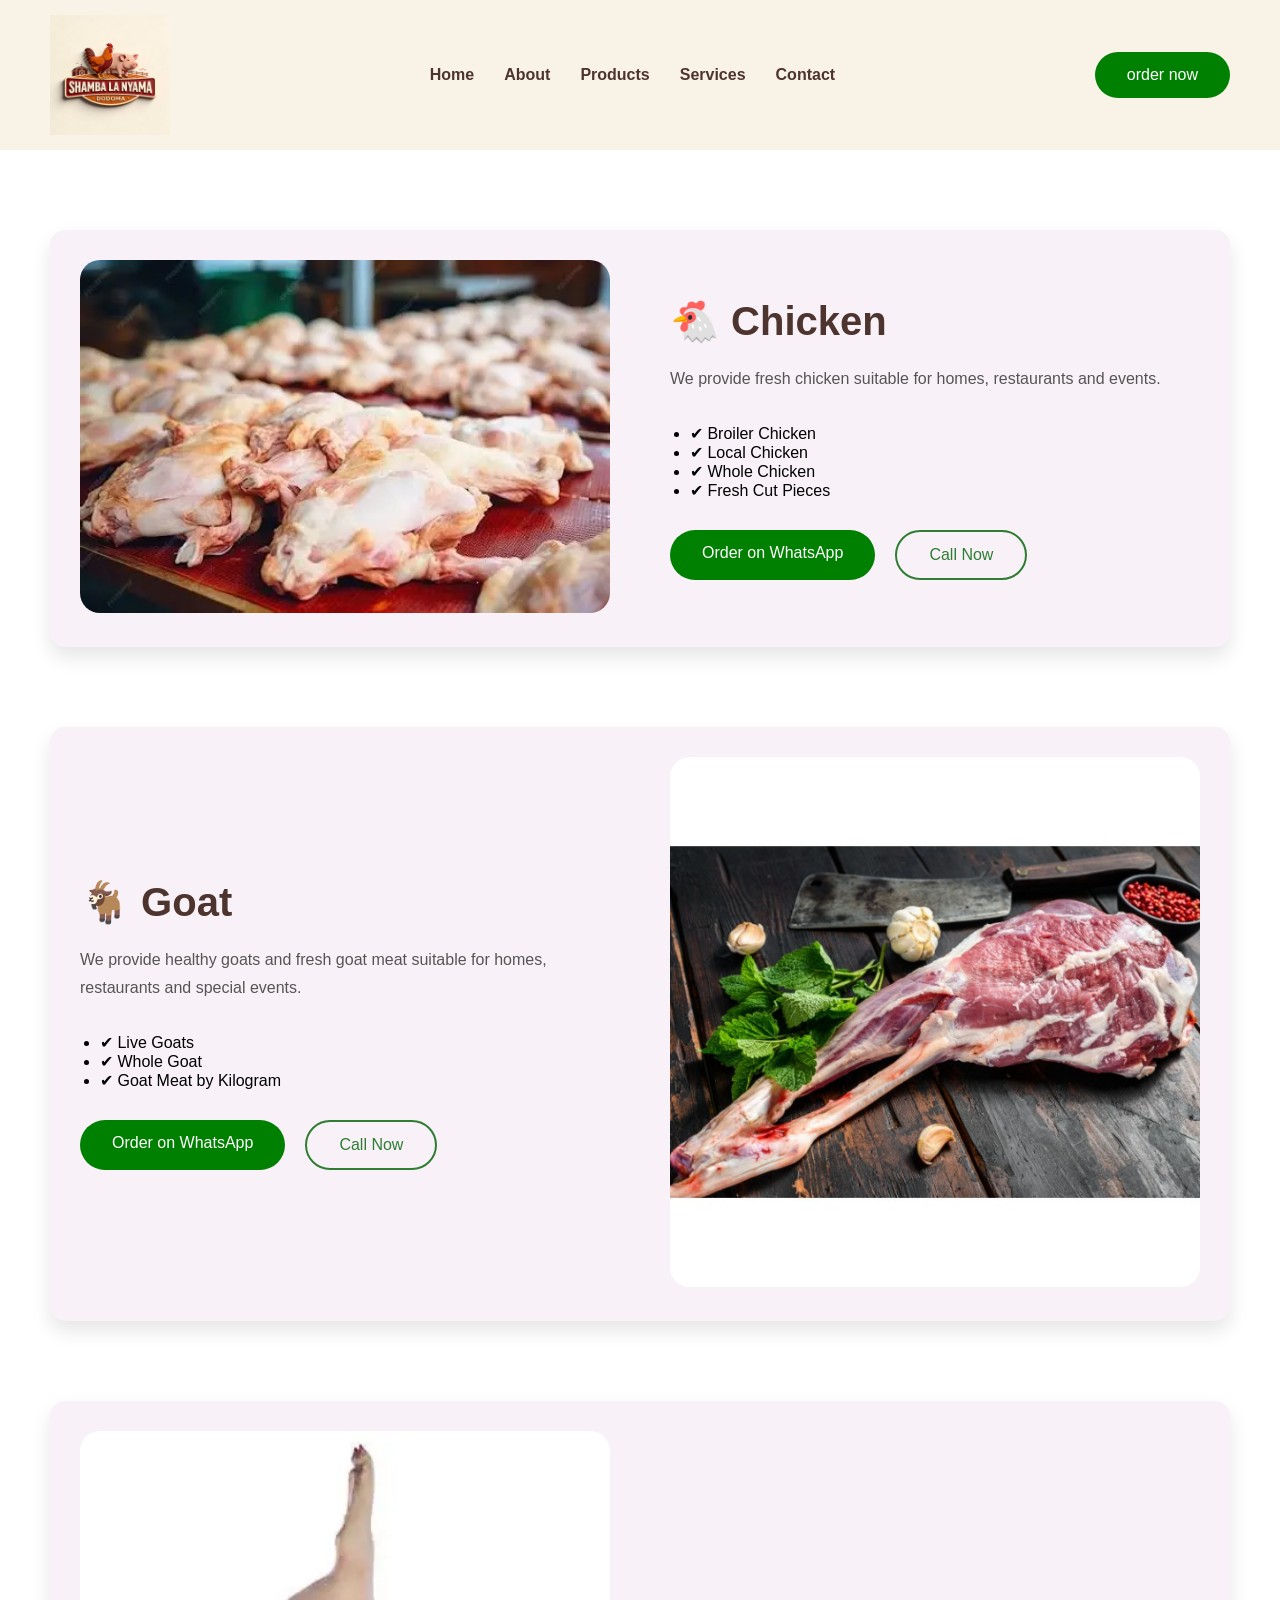
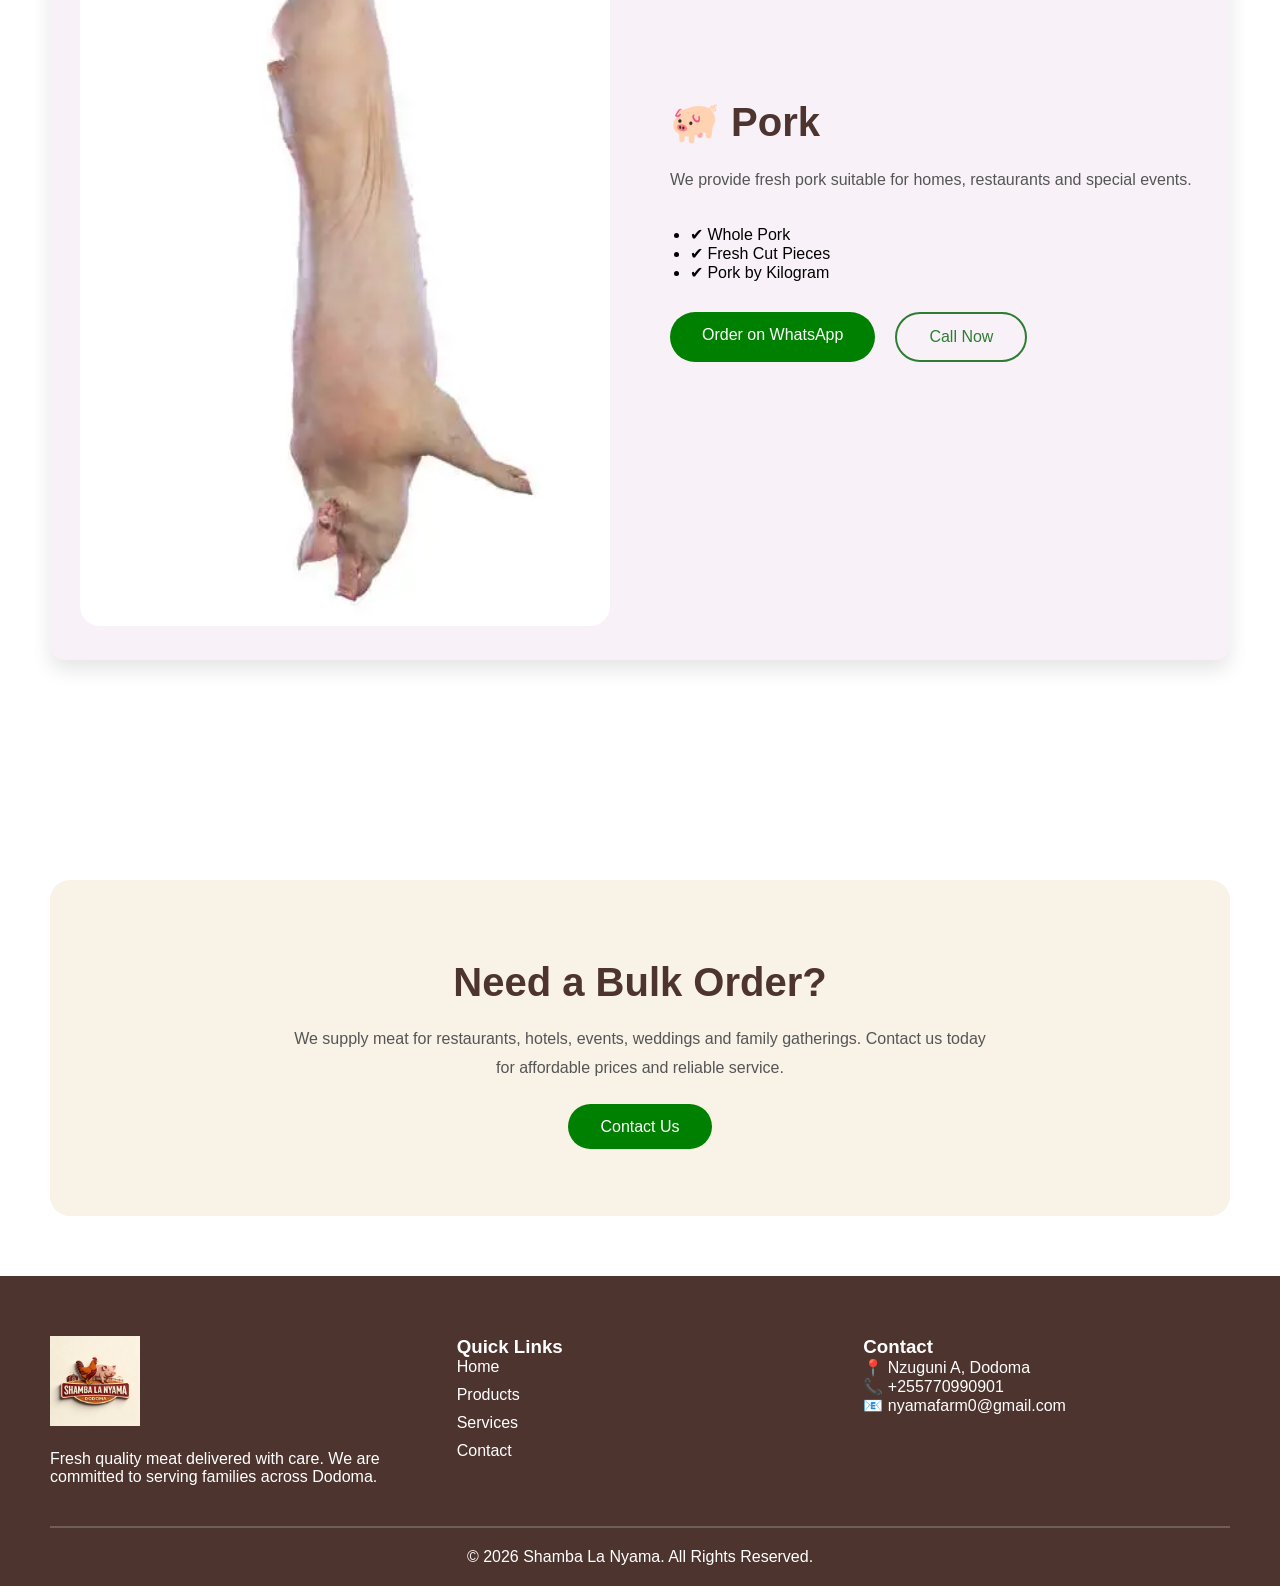
==== products.html @ d73ba1ca "Completed responsive homepage and products page Build products page with responsive layout" ====
<!doctype html>
<html lang="en">
  <head>
    <meta charset="UTF-8" />
    <meta name="viewport" content="width=device-width, initial-scale=1.0" />
    <title>Shamba la Nyama Dodoma</title>

    <link rel="stylesheet" href="css/style.css" />
    <link rel="stylesheet" href="css/responsive.css" />
  </head>

  <body>
    <header>
      <nav>
        <img
          src="assets/logos/WhatsApp Image 2026-07-16 at 02.58.31.jpeg"
          alt="Shamba la Nyama Logo"
        />

        <ul>
          <li><a href="index.html">Home</a></li>
          <li><a href="about.html">About</a></li>
          <li><a href="products.html">Products</a></li>
          <li><a href="services.html">Services</a></li>
          <li><a href="contact.html">Contact</a></li>
        </ul>

        <a href="#" class="order-btn">order now</a>
      </nav>
    </header>

    <section class="products-page">
      <div class="product-item">
        <div class="product-image">
          <img src="assets/images/OIP (1).webp" alt="Chicken" />
        </div>

        <div class="product-details">
          <h2>🐔 Chicken</h2>

          <p>
            We provide fresh chicken suitable for homes, restaurants and events.
          </p>

          <ul>
            <li>✔ Broiler Chicken</li>

            <li>✔ Local Chicken</li>

            <li>✔ Whole Chicken</li>

            <li>✔ Fresh Cut Pieces</li>
          </ul>

          <div class="product-buttons">
            <a href="#" class="order-btn"> Order on WhatsApp </a>

            <a href="#" class="contact-btn"> Call Now </a>
          </div>
        </div>
      </div>

      <div class="product-item reverse">
        <div class="product-image">
          <img src="assets/images/R.jpg" alt="Goat" />
        </div>

        <div class="product-details">
          <h2>🐐 Goat</h2>

          <p>
            We provide healthy goats and fresh goat meat suitable for homes,
            restaurants and special events.
          </p>

          <ul>
            <li>✔ Live Goats</li>
            <li>✔ Whole Goat</li>
            <li>✔ Goat Meat by Kilogram</li>
          </ul>
          <div class="product-buttons">
            <a href="#" class="order-btn"> Order on WhatsApp </a>

            <a href="#" class="contact-btn"> Call Now </a>
          </div>
        </div>
      </div>

      <div class="product-item">
        <div class="product-image">
          <img src="assets/images/OIP (2).webp" alt="Pork" />
        </div>

        <div class="product-details">
          <h2>🐖 Pork</h2>

          <p>
            We provide fresh pork suitable for homes, restaurants and special
            events.
          </p>

          <ul>
            <li>✔ Whole Pork</li>
            <li>✔ Fresh Cut Pieces</li>
            <li>✔ Pork by Kilogram</li>
          </ul>

          <div class="product-buttons">
            <a href="#" class="order-btn"> Order on WhatsApp </a>

            <a href="#" class="contact-btn"> Call Now </a>
          </div>
        </div>


    </section>

    <section class="bulk-order">

    <h2>Need a Bulk Order?</h2>

    <p>
        We supply meat for restaurants, hotels, events,
        weddings and family gatherings.

        Contact us today for affordable prices and reliable service.
    </p>

    <a href="contact.html" class="order-btn">
        Contact Us
    </a>

</section>
    <footer>
      <div class="footer-container">
        <div class="footer-about">
          <img
            src="assets/logos/WhatsApp Image 2026-07-16 at 02.58.31.jpeg"
            alt="Logo"
          />

          <p>
            Fresh quality meat delivered with care. We are committed to serving
            families across Dodoma.
          </p>
        </div>

        <div class="footer-links">
          <h3>Quick Links</h3>

          <ul>
            <li><a href="index.html">Home</a></li>
            <li><a href="products.html">Products</a></li>
            <li><a href="services.html">Services</a></li>
            <li><a href="contact.html">Contact</a></li>
          </ul>
        </div>

        <div class="footer-contact">
          <h3>Contact</h3>

          <p>📍 Nzuguni A, Dodoma</p>

          <p>📞 +255770990901</p>

          <p>📧 nyamafarm0@gmail.com</p>
        </div>
      </div>

      <hr />

      <p class="copyright">© 2026 Shamba La Nyama. All Rights Reserved.</p>
    </footer>
  </body>
</html>
---- css/style.css ----
* {
  margin: 0;
  padding: 0;
  box-sizing: border-box;
}

body {
  font-family: arial, sans-serif;
}

header {
  background-color: #f8f2e7;
  padding: 15px 50px;
}

nav {
  display: flex;
  justify-content: space-between;
  align-items: center;
}

nav img {
  width: 120px;
  height: auto;
}

nav ul {
  list-style: none;
  display: flex;
  gap: 30px;
}

nav ul li a {
  text-decoration: none;
  color: #4e342e;
  font-weight: 600;
  transition: color 0.3s ease;
}

nav ul li a:hover {
  box-shadow: 0 5px 10px rgba(0, 0, 0, 0.3);
}

.order-btn {
  text-decoration: none;
  color: white;
  padding: 14px 32px;
  border-radius: 50px;
  background-color: green;
  border: none;
  transition: all 0.3s ease;
}

.order-btn:hover {
  background-color: rgb(1, 40, 1);
}

.hero {
  display: flex;
  justify-content: space-between;
  align-items: center;
  padding: 80px 50px;
  gap: 60px;
  background-color: #fff8f1;
}

.hero-text {
  flex: 1;
}

.hero-text h1 {
  font-size: 50px;
  color: #4e342e;
  margin-bottom: 20px;
  font-weight: 700;
  line-height: 1.2;
}

.hero-text p {
  font-size: 20px;
  color: #555;
  line-height: 1.8;
  margin-bottom: 35px;
}

.hero-image {
  flex: 1;
}

.hero-image img {
  width: 100%;
  border-radius: 20px;
  box-shadow: 0 15px 40px rgba(0, 0, 0, 0.15);
  transition: 0.4s;
}

.hero-image img:hover {
  transform: scale(1.03);
}

.hero-buttons {
  display: flex;
  gap: 20px;
  margin-top: 35px;
}

.contact-btn {
  text-decoration: none;
  color: #2e7d32;
  border: 2px solid #2e7d32;
  padding: 14px 32px;
  border-radius: 50px;
  transition: 0.3s;
}

.contact-btn:hover {
  background: #2e7d32;
  color: white;
}

.products {
  padding: 80px 50px;
  text-align: center;
  background: #fff9f9;
}

.products h2 {
  font-size: 40px;
  color: #4e342e;
  margin-bottom: 50px;
}

.product-container {
  display: flex;
  gap: 30px;
  justify-content: center;
  flex-wrap: wrap;
}

.product-card {
  background: #fff8f1;
  width: 320px;
  border-radius: 15px;
  overflow: auto;
  box-shadow: 0 10px 25px rgba(0, 0, 0, 0.1);
  transition: 0.3s;
}

.product-card:hover {
  transform: translateY(-10px);
}

.product-card img {
  width: 100%;
  height: 220px;
  object-fit: cover;
}

.product-card h3 {
  margin-top: 20px;
  color: #2e7d32;
}

.product-card p {
  padding: 15px;
  color: #555;
}

.why-us {
  background: #f8f2e7;
  padding: 80px 50px;
  text-align: center;
}

.why-us h2 {
  font-size: 40px;
  color: #4e342e;
  margin-bottom: 50px;
}

.why-container {
  display: flex;
  justify-content: center;
  gap: 30px;
  flex-wrap: wrap;
}

.why-card {
  background: white;
  width: 320px;
  padding: 30px;
  border-radius: 15px;
  box-shadow: 0 10px 20px rgba(0, 0, 0, 0.1);
  transition: 0.3s;
}

.why-card:hover {
  transform: translateY(-8px);
}

.why-card h3 {
  color: #2e7d32;
  margin-bottom: 15px;
}

.why-card p {
  color: #555;
  line-height: 1.7;
}

footer {
  background: #4e342e;
  color: white;
  padding: 60px 50px 20px;
}

.footer-container {
  display: flex;
  justify-content: space-between;
  gap: 40px;
  flex-wrap: wrap;
}

.footer-about,
.footer-links,
.footer-contact {
  flex: 1;
  min-width: 250px;
}

.footer-about img {
  width: 90px;
  margin-bottom: 20px;
}

.footer-links ul {
  list-style: none;
  padding: 0;
}

.footer-links li {
  margin-bottom: 10px;
}

.footer-links a {
  color: white;
  text-decoration: none;
}

.footer-links a:hover {
  text-decoration: underline;
}

footer hr {
  margin: 40px 0 20px;
  border: 1px solid rgba(255, 255, 255, 0.2);
}

.copyright {
  text-align: center;
}

.page-header {
  text-align: center;
  padding: 80px 50px;
  background: #f8f2e7;
}

.page-header h1 {
  font-size: 50px;
  color: #4e342e;
}

.page-header p {
  margin-top: 15px;
  color: #555;
  font-size: 20px;
}

.products-page {
  padding: 80px 50px;
}

.product-item {
  display: flex;
  background-color: #f8f2f8;
  align-items: center;
  gap: 60px;
  margin-bottom: 80px;
  padding: 30px;
  border-radius: 15px;
  box-shadow: 0 10px 20px rgba(0, 0, 0, 0.1);
}

.product-image {
  flex: 1;
}

.product-image img {
  width: 100%;
  height: auto;
  object-fit: cover;
  border-radius: 20px;
}

.product-details {
  flex: 1;
}

.product-details h2 {
  font-size: 40px;
  color: #4e342e;
  margin-bottom: 20px;
}

.product-details p {
  color: #555;
  line-height: 1.8;
  margin-bottom: 30px;
}

.product-details ul {
  margin-bottom: 30px;
  padding-left: 20px;
}

.product-buttons {
  display: flex;
  margin-top: 20px;
  gap: 20px;
}

.bulk-order {
  text-align: center;

  padding: 80px 40px;

  background: #f8f2e7;

  border-radius: 20px;

  margin: 60px 50px;
}

.bulk-order h2 {
  color: #4e342e;

  font-size: 40px;
}

.bulk-order p {
  margin: 20px auto 35px;

  max-width: 700px;

  line-height: 1.8;

  color: #555;
}

.product-item.reverse {
  flex-direction: row-reverse;
}
---- css/responsive.css ----
@media (max-width: 768px) {
  .hero {
    flex-direction: column;
    text-align: center;
  }

  .hero-text h1 {
    font-size: 38px;
  }

  .product-container {
    flex-direction: column;
    align-items: center;
  }

  .why-container {
    flex-direction: column;
    align-items: center;
  }

  .footer-container {
    flex-direction: column;
    text-align: center;
  }

  nav {
    flex-wrap: wrap;
  }

  nav ul {
    flex-wrap: wrap;
    justify-content: center;
  }

  .hero-buttons {
    flex-direction: column;
    align-items: center;
  }

  .product-item {
    flex-direction: column;
  }

  .product-item.reverse {
    flex-direction: column;
  }
}
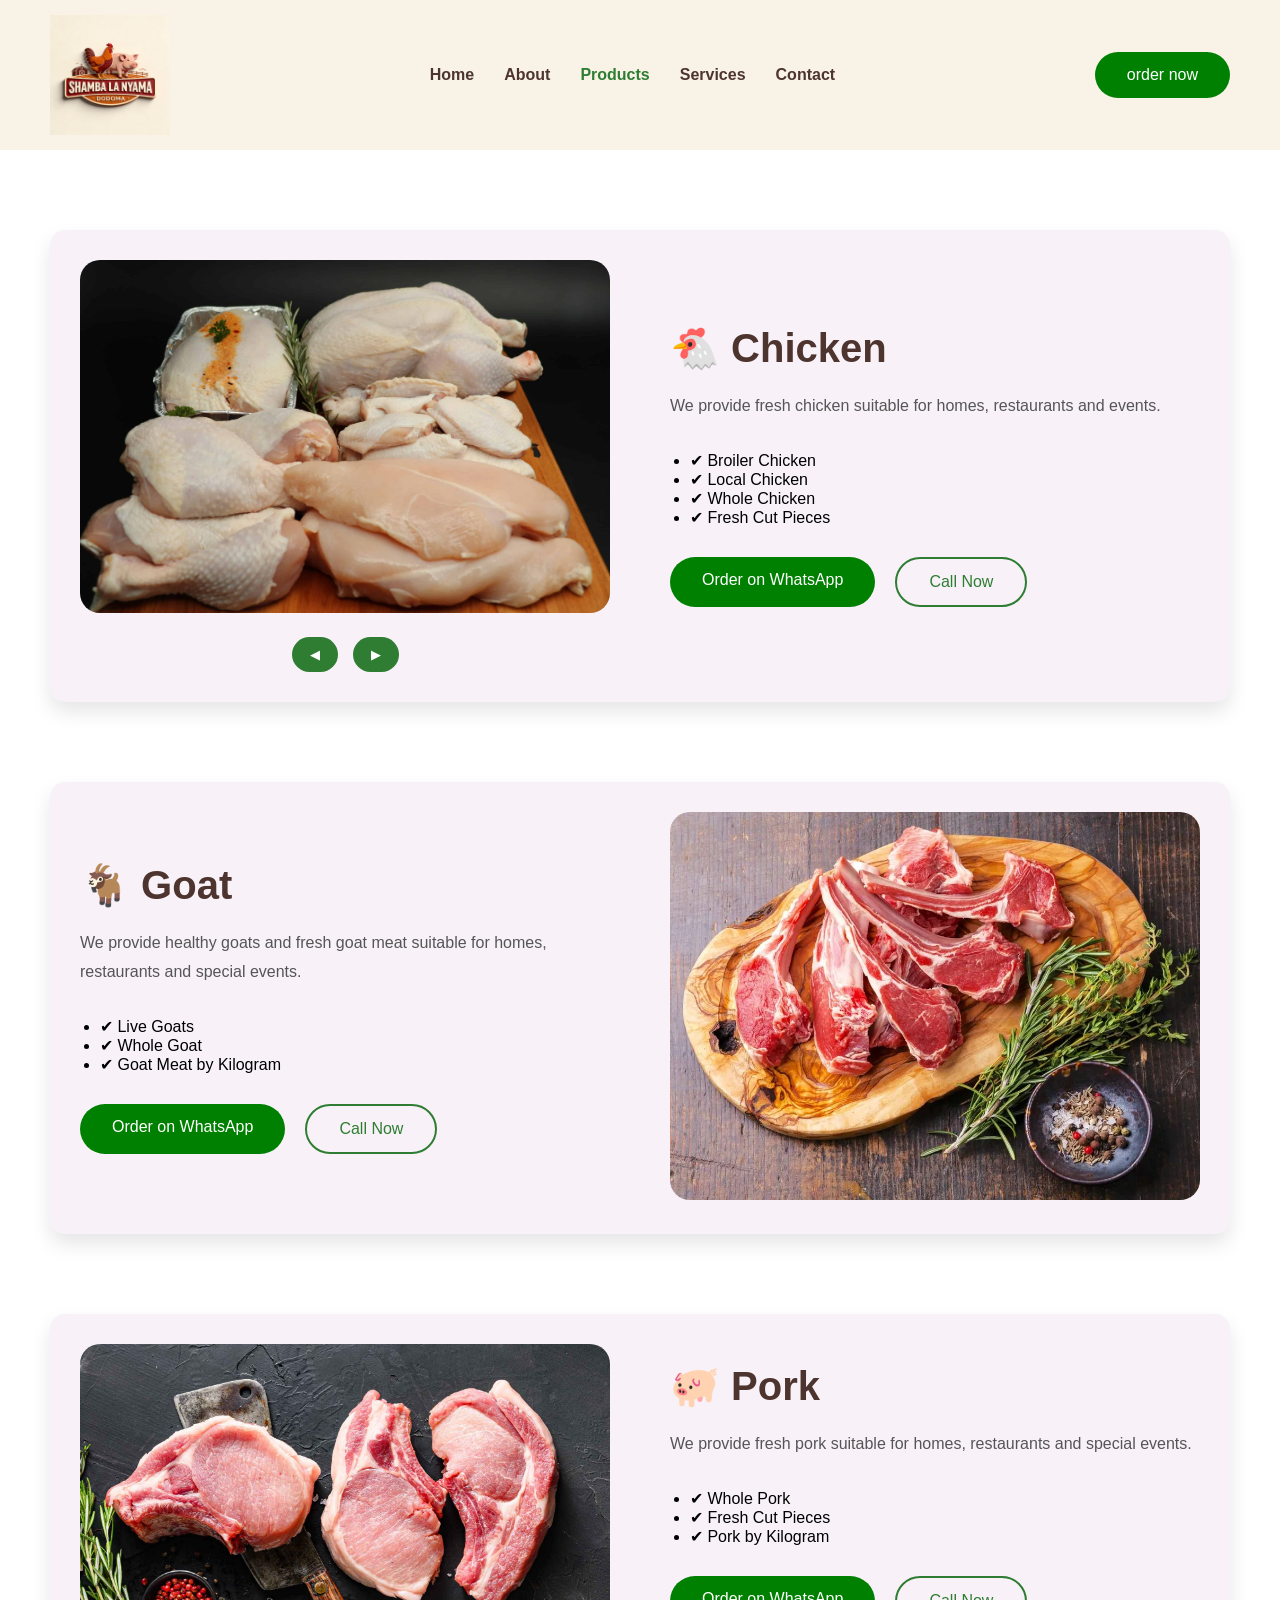
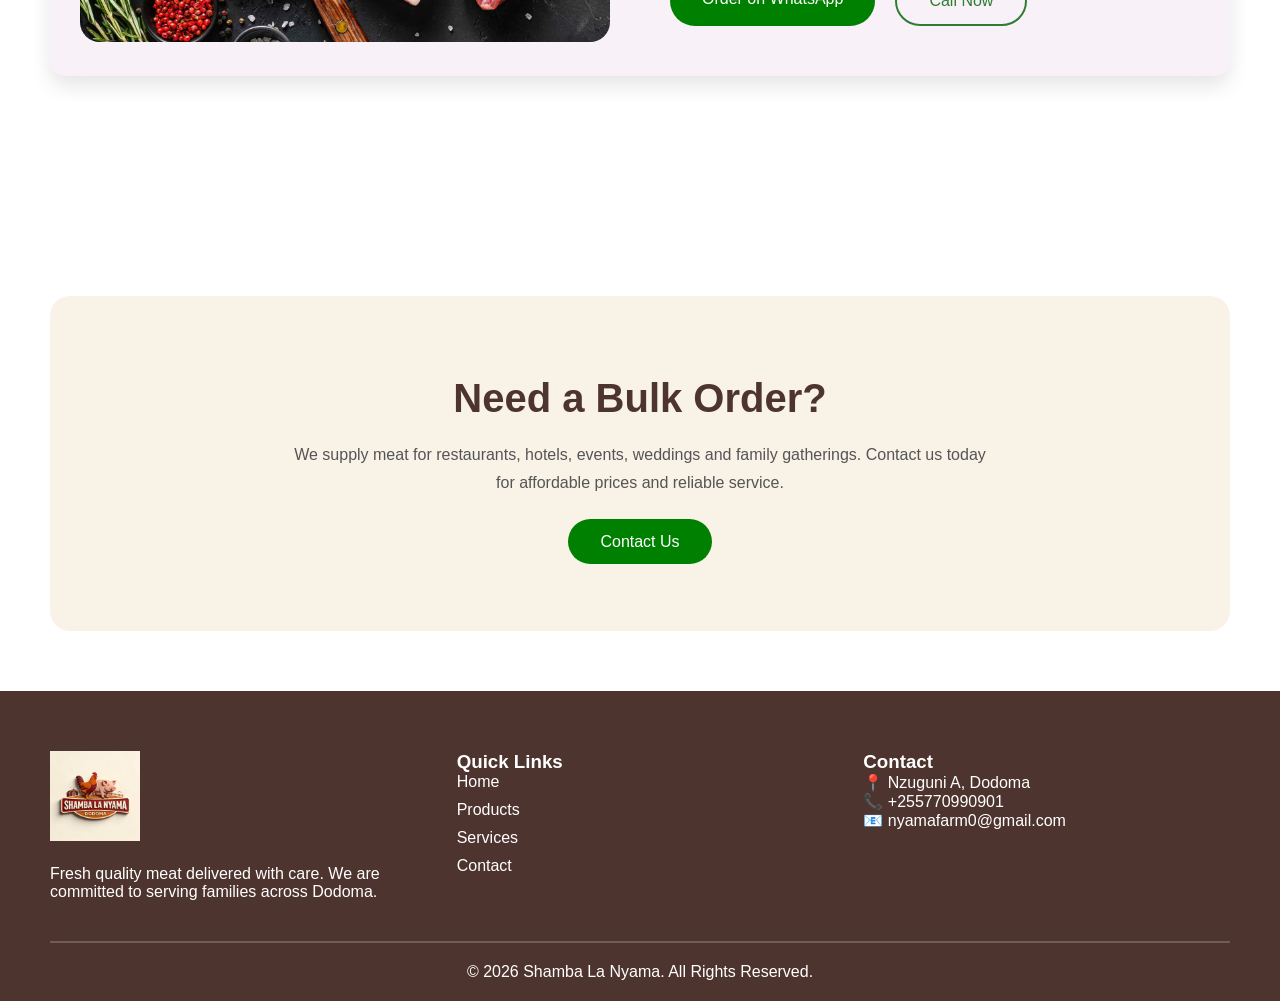
==== commit b7c36994: "Complete Shamba La Nyama Website v1.0 Added responsive design, JavaScript features, footer, contact " ====
--- a/products.html
+++ b/products.html
@@ -16,11 +16,12 @@
           src="assets/logos/WhatsApp Image 2026-07-16 at 02.58.31.jpeg"
           alt="Shamba la Nyama Logo"
         />
+        <div class="menu-toggle" id="menuToggle">☰</div>
 
-        <ul>
+        <ul id="navLinks">
           <li><a href="index.html">Home</a></li>
           <li><a href="about.html">About</a></li>
-          <li><a href="products.html">Products</a></li>
+          <li><a href="products.html" class="active">Products</a></li>
           <li><a href="services.html">Services</a></li>
           <li><a href="contact.html">Contact</a></li>
         </ul>
@@ -32,8 +33,17 @@
     <section class="products-page">
       <div class="product-item">
         <div class="product-image">
-          <img src="assets/images/OIP (1).webp" alt="Chicken" />
-        </div>
+
+    <img id="chickenImage"
+         src="assets/images/chicken3.jpg"
+         alt="Chicken">
+
+    <div class="gallery-buttons">
+        <button id="prevChicken">◀</button>
+        <button id="nextChicken">▶</button>
+    </div>
+
+</div>
 
         <div class="product-details">
           <h2>🐔 Chicken</h2>
@@ -62,7 +72,7 @@
 
       <div class="product-item reverse">
         <div class="product-image">
-          <img src="assets/images/R.jpg" alt="Goat" />
+          <img src="assets/images/goat1.jpg" alt="Goat" />
         </div>
 
         <div class="product-details">
@@ -88,7 +98,7 @@
 
       <div class="product-item">
         <div class="product-image">
-          <img src="assets/images/OIP (2).webp" alt="Pork" />
+          <img src="assets/images/pork2.jpg" alt="Pork" />
         </div>
 
         <div class="product-details">
@@ -171,5 +181,7 @@
 
       <p class="copyright">© 2026 Shamba La Nyama. All Rights Reserved.</p>
     </footer>
+     <button id="topBtn">↑</button>
+    <script src="js/script.js"></script>
   </body>
 </html>
--- a/css/style.css
+++ b/css/style.css
@@ -361,3 +361,350 @@
 .product-item.reverse {
   flex-direction: row-reverse;
 }
+
+/* ABOUT Page */
+
+.about-section {
+  display: flex;
+  align-items: center;
+  gap: 60px;
+  padding: 80px 50px;
+}
+
+.about-image,
+.about-text {
+  flex: 1;
+}
+
+.about-image img {
+  width: 100%;
+  height: 450px;
+  object-fit: cover;
+  border-radius: 20px;
+}
+
+.about-text h2 {
+  font-size: 40px;
+  color: #4e342e;
+  margin-bottom: 20px;
+}
+
+.about-text p {
+  font-size: 18px;
+  color: #555;
+  line-height: 1.8;
+  margin-bottom: 20px;
+}
+
+/* MISSION VISION VALUES */
+
+.mvv-section {
+  display: flex;
+  gap: 30px;
+  padding: 80px 50px;
+}
+
+.mvv-card {
+  flex: 1;
+  background: #fff;
+  padding: 35px;
+  border-radius: 20px;
+  box-shadow: 0 10px 25px rgba(0, 0, 0, 0.08);
+  text-align: center;
+}
+
+.mvv-card h3 {
+  color: #2e7d32;
+  margin-bottom: 20px;
+  font-size: 28px;
+}
+
+.mvv-card p {
+  color: #555;
+  line-height: 1.8;
+}
+
+/* WHY CHOOSE US */
+
+.why-us {
+  padding: 80px 50px;
+  text-align: center;
+}
+
+.why-us h2 {
+  font-size: 40px;
+  color: #4e342e;
+  margin-bottom: 50px;
+}
+
+.why-grid {
+  display: grid;
+  grid-template-columns: repeat(2, 1fr);
+  gap: 30px;
+}
+
+.why-card {
+  background: #fff;
+  padding: 35px;
+  border-radius: 20px;
+  box-shadow: 0 10px 25px rgba(0, 0, 0, 0.08);
+}
+
+.why-card h3 {
+  color: #2e7d32;
+  margin-bottom: 15px;
+}
+
+.why-card p {
+  color: #555;
+  line-height: 1.8;
+}
+
+nav ul li a.active {
+  color: #2e7d32;
+  font-weight: bold;
+}
+
+.about-header {
+  text-align: center;
+  padding: 80px 50px;
+  background: #f8f9e7;
+}
+
+/* SERVICES */
+
+.services {
+  display: grid;
+  grid-template-columns: repeat(2, 1fr);
+  gap: 30px;
+
+  padding: 80px 50px;
+}
+
+.service-card {
+  background: #fff;
+
+  padding: 35px;
+
+  border-radius: 20px;
+
+  box-shadow: 0 10px 25px rgba(0, 0, 0, 0.08);
+
+  transition: 0.3s;
+}
+
+.service-card:hover {
+  transform: translateY(-8px);
+}
+
+.service-card h2 {
+  color: #2e7d32;
+
+  margin-bottom: 20px;
+}
+
+.service-card p {
+  color: #555;
+
+  line-height: 1.8;
+}
+
+.about-header p {
+  margin-top: 15px;
+  color: #555;
+  font-size: 20px;
+}
+
+.about-header h1 {
+  font-size: 50px;
+  color: #4e342e;
+}
+
+/* CONTACT */
+
+.contact-section {
+  display: flex;
+
+  gap: 60px;
+
+  padding: 80px 50px;
+}
+
+.contact-info,
+.contact-form {
+  flex: 1;
+}
+
+.contact-info h2 {
+  font-size: 40px;
+
+  color: #4e342e;
+
+  margin-bottom: 25px;
+}
+
+.contact-info p {
+  margin-bottom: 20px;
+
+  color: #555;
+
+  line-height: 1.8;
+}
+
+.contact-form form {
+  display: flex;
+
+  flex-direction: column;
+
+  gap: 20px;
+}
+
+.contact-form input,
+.contact-form textarea {
+  width: 100%;
+
+  padding: 15px;
+
+  border: 1px solid #ddd;
+
+  border-radius: 10px;
+
+  font-size: 16px;
+
+  outline: none;
+}
+
+.contact-form input:focus,
+.contact-form textarea:focus {
+  border-color: #2e7d32;
+}
+
+.map-section {
+  padding: 80px 50px;
+  text-align: center;
+}
+
+.map-section h2 {
+  color: #4e342e;
+  margin-bottom: 30px;
+  font-size: 40px;
+}
+
+.map-container {
+  border-radius: 20px;
+  overflow: hidden;
+  box-shadow: 0 10px 25px rgba(0, 0, 0, 0.08);
+}
+
+.map-container iframe {
+  width: 100%;
+  height: 450px;
+  border: 0;
+}
+
+body {
+  animation: fadeIn 0.5s ease;
+}
+
+@keyframes fadeIn {
+  from {
+    opacity: 0;
+  }
+
+  to {
+    opacity: 1;
+  }
+}
+
+html {
+  scroll-behavior: smooth;
+}
+
+.footer-links a {
+  color: white;
+  text-decoration: none;
+  transition: color 0.3s ease;
+}
+
+.footer-links a:hover {
+  color: #ffd54f;
+}
+
+.gallery-buttons {
+  display: flex;
+  justify-content: center;
+  gap: 15px;
+  margin-top: 20px;
+}
+
+.gallery-buttons button {
+  padding: 10px 18px;
+  border: none;
+  border-radius: 50px;
+  background: #2e7d32;
+  color: white;
+  cursor: pointer;
+  transition: 0.3s;
+}
+
+.gallery-buttons button:hover {
+  background: #1b5e20;
+}
+
+.product-image img {
+  width: 100%;
+  height: auto;
+  object-fit: cover;
+
+  opacity: 1;
+
+  transition: opacity 0.5s ease;
+}
+
+.menu-toggle {
+  display: none;
+  font-size: 30px;
+  cursor: pointer;
+}
+
+#topBtn {
+  position: fixed;
+
+  bottom: 30px;
+  right: 30px;
+
+  width: 50px;
+  height: 50px;
+
+  border: none;
+
+  border-radius: 50%;
+
+  background: #2e7d32;
+
+  color: white;
+
+  cursor: pointer;
+
+  display: none;
+
+  font-size: 22px;
+}
+
+.nav-links {
+  list-style: none;
+  display: flex;
+  gap: 30px;
+}
+
+.nav-links.active {
+  display: flex;
+  flex-direction: column;
+  text-align: center;
+  position: absolute;
+  top: 80px;
+  left: 0;
+  width: 100%;
+  background: white;
+  padding: 20px 0;
+}
--- a/css/responsive.css
+++ b/css/responsive.css
@@ -44,4 +44,155 @@
   .product-item.reverse {
     flex-direction: column;
   }
+
+  .bulk-order {
+    padding: 60px 20px;
+    margin: 40px 20px;
+  }
+
+  .bulk-order h2 {
+    font-size: 32px;
+  }
+
+  .about-section {
+    flex-direction: column;
+    text-align: center;
+  }
+
+  .about-section img {
+    margin-bottom: 20px;
+  }
+
+  .mvv-section {
+    flex-direction: column;
+    text-align: center;
+  }
+
+  .mvv-section img {
+    margin-bottom: 20px;
+  }
+
+  .contact-section {
+    flex-direction: column;
+    text-align: center;
+  }
+
+  .contact-section img {
+    margin-bottom: 20px;
+  }
+
+  .why-grid {
+    grid-template-columns: 1fr;
+    gap: 20px;
+  }
+
+  .product-details ul {
+    padding-left: 0;
+  }
+
+  .product-buttons {
+    flex-direction: column;
+    gap: 10px;
+  }
+
+  .footer-container {
+    flex-direction: column;
+    text-align: center;
+  }
+
+  .footer-container ul {
+    flex-direction: column;
+    gap: 10px;
+  }
+
+  .services {
+    flex-direction: column;
+    text-align: center;
+  }
+
+  .services img {
+    margin-bottom: 20px;
+  }
+
+  .service-item {
+    flex-direction: column;
+    text-align: center;
+  }
+
+  .service-item img {
+    margin-bottom: 20px;
+  }
+
+  .contact-form {
+    flex-direction: column;
+    text-align: center;
+  }
+
+  .contact-form input,
+  .contact-form textarea {
+    width: 100%;
+  }
+
+  .contact-info {
+    flex-direction: column;
+    text-align: center;
+  }
+
+  .contact-info div {
+    margin-bottom: 20px;
+  }
+
+  .contact-section {
+    flex-direction: column;
+    text-align: center;
+  }
+
+  .map-section {
+    padding: 40px 20px;
+  }
+
+  .map-section h2 {
+    font-size: 32px;
+  }
+
+  @media (max-width: 768px) {
+    nav {
+      flex-wrap: wrap;
+    }
+
+    .menu-toggle {
+      display: block;
+    }
+
+    .nav-links {
+      display: none;
+
+      position: absolute;
+
+      top: 80px;
+      left: 0;
+
+      width: 100%;
+
+      background: white;
+
+      flex-direction: column;
+
+      text-align: center;
+
+      padding: 20px 0;
+    }
+
+    .nav-links.active {
+      display: flex;
+    }
+  }
+
+  .nav-links.active {
+    display: flex;
+  }
+
+  .order-btn {
+    display: none;
+  }
 }
